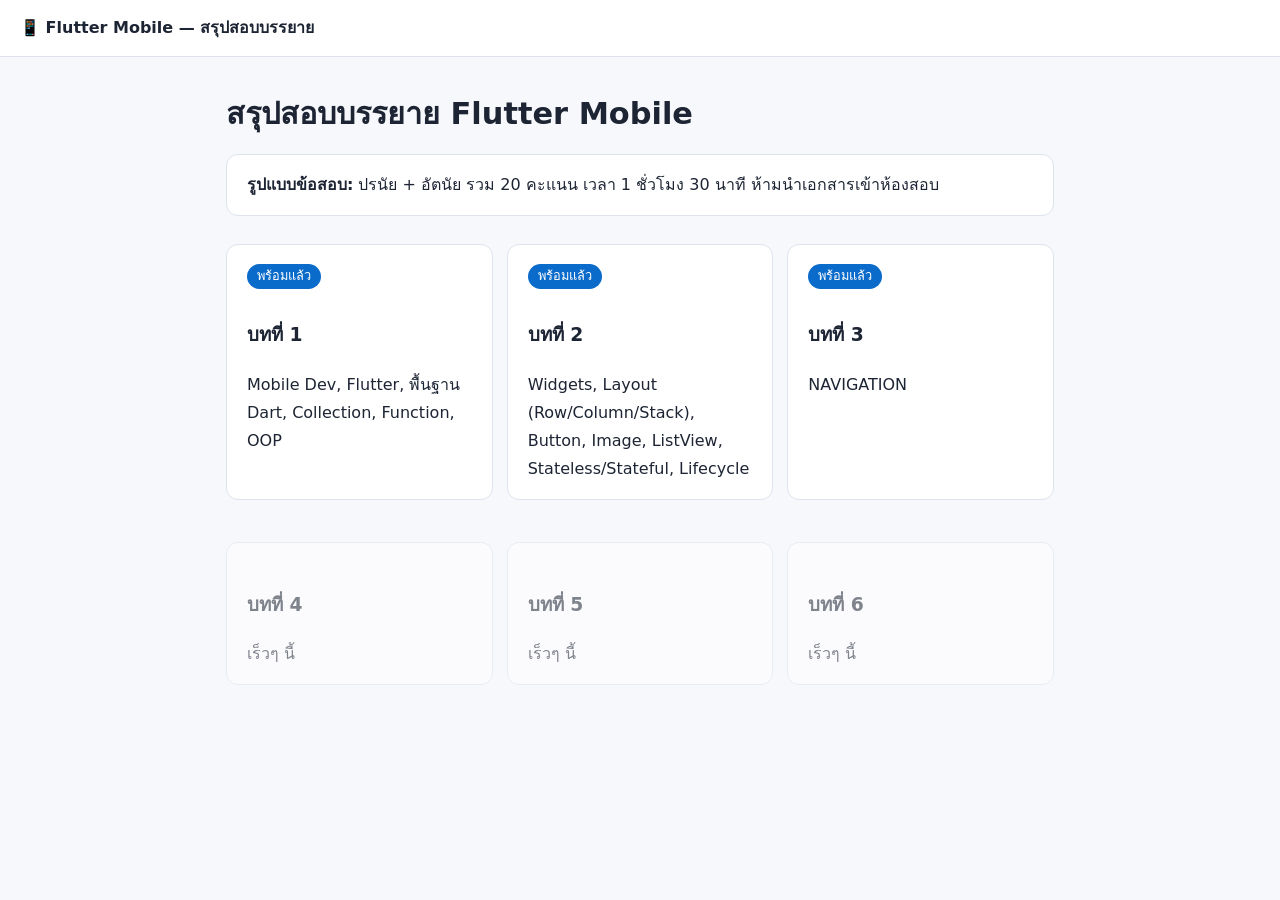
==== index.html @ 17c0d8d5 "Update complete Flutter course content (Chapters 1 to 6)" ====
<!DOCTYPE html>
<html lang="th">
<head>
<meta charset="utf-8">
<meta name="viewport" content="width=device-width, initial-scale=1">
<title>สรุปสอบบรรยาย Flutter Mobile</title>
<link rel="stylesheet" href="style.css">
</head>
<body>
<header class="top"><strong>📱 Flutter Mobile — สรุปสอบบรรยาย</strong></header>
<main>
<h1>สรุปสอบบรรยาย Flutter Mobile</h1>
<div class="card">
<b>รูปแบบข้อสอบ:</b> ปรนัย + อัตนัย รวม 20 คะแนน เวลา 1 ชั่วโมง 30 นาที ห้ามนำเอกสารเข้าห้องสอบ
</div>
<div class="grid">
<a class="card" href="chapter1.html"><span class="chip">พร้อมแล้ว</span><h3>บทที่ 1</h3>Mobile Dev, Flutter, พื้นฐาน Dart, Collection, Function, OOP</a>
<a class="card" href="chapter2.html"><span class="chip">พร้อมแล้ว</span><h3>บทที่ 2</h3>Widgets, Layout (Row/Column/Stack), Button, Image, ListView, Stateless/Stateful, Lifecycle</a>
<a class="card" href="chapter3.html"><span class="chip">พร้อมแล้ว</span><h3>บทที่ 3</h3>NAVIGATION</a>
<div class="card soon"><h3>บทที่ 4</h3>เร็วๆ นี้</div>
<div class="card soon"><h3>บทที่ 5</h3>เร็วๆ นี้</div>
<div class="card soon"><h3>บทที่ 6</h3>เร็วๆ นี้</div>
</div>
</main>
</body>
</html>
---- style.css ----
:root{--bg:#f7f8fb;--card:#fff;--text:#1d2433;--muted:#5b6578;--accent:#0b6bcb;--code:#0f172a;--codet:#e2e8f0;--line:#dde2ec;--warn:#fff6e0;--ok:#e8f7ee}
@media (prefers-color-scheme:dark){:root{--bg:#0e1320;--card:#161d2e;--text:#e6e9f2;--muted:#9aa5bd;--accent:#5aaeff;--code:#080c16;--codet:#dbe4f5;--line:#26304a;--warn:#2b2412;--ok:#12291c}}
*{box-sizing:border-box}
body{margin:0;background:var(--bg);color:var(--text);font:16px/1.75 "Sarabun","Noto Sans Thai",system-ui,sans-serif}
header.top{background:var(--card);border-bottom:1px solid var(--line);padding:14px 20px;position:sticky;top:0;z-index:5;display:flex;gap:16px;align-items:center;flex-wrap:wrap}
header.top a{color:var(--accent);text-decoration:none;font-weight:600}
main{max-width:860px;margin:0 auto;padding:24px 16px 80px}
h1{font-size:1.9rem;margin:.2em 0}h2{margin-top:2.2em;border-bottom:2px solid var(--accent);padding-bottom:.2em}h3{margin-top:1.6em}
.card{background:var(--card);border:1px solid var(--line);border-radius:12px;padding:16px 20px;margin:14px 0}
.tip{background:var(--warn);border-left:4px solid #e0a100;padding:10px 16px;border-radius:8px;margin:14px 0}
.ok{background:var(--ok);border-left:4px solid #2e9e5b;padding:10px 16px;border-radius:8px;margin:14px 0}
pre{background:var(--code);color:var(--codet);padding:14px 16px;border-radius:10px;overflow-x:auto;font:14px/1.6 ui-monospace,Consolas,monospace;margin:12px 0}
code{font-family:ui-monospace,Consolas,monospace;background:rgba(127,127,127,.15);padding:1px 6px;border-radius:5px;font-size:.92em}
pre code{background:none;padding:0}
.k{color:#ff7b9c}.s{color:#9be28a}.c{color:#7c8aa5}.n{color:#ffd479}
table{border-collapse:collapse;width:100%;margin:12px 0;display:block;overflow-x:auto}
th,td{border:1px solid var(--line);padding:8px 12px;text-align:left;vertical-align:top}th{background:rgba(127,127,127,.12)}
.fig{text-align:center;margin:16px 0}.fig svg{max-width:100%;height:auto}.fig figcaption{color:var(--muted);font-size:.9rem}
.grid{display:grid;grid-template-columns:repeat(auto-fill,minmax(240px,1fr));gap:14px}
.grid a.card{text-decoration:none;color:inherit;display:block}.grid a.card:hover{border-color:var(--accent)}
.soon{opacity:.55}
details{background:var(--card);border:1px solid var(--line);border-radius:10px;padding:10px 16px;margin:10px 0}
summary{cursor:pointer;font-weight:600}
nav.toc{display:flex;flex-wrap:wrap;gap:8px;margin:12px 0}nav.toc a{background:var(--card);border:1px solid var(--line);padding:4px 12px;border-radius:99px;color:var(--accent);text-decoration:none;font-size:.9rem}
.chip{display:inline-block;background:var(--accent);color:#fff;border-radius:99px;padding:1px 10px;font-size:.8rem}
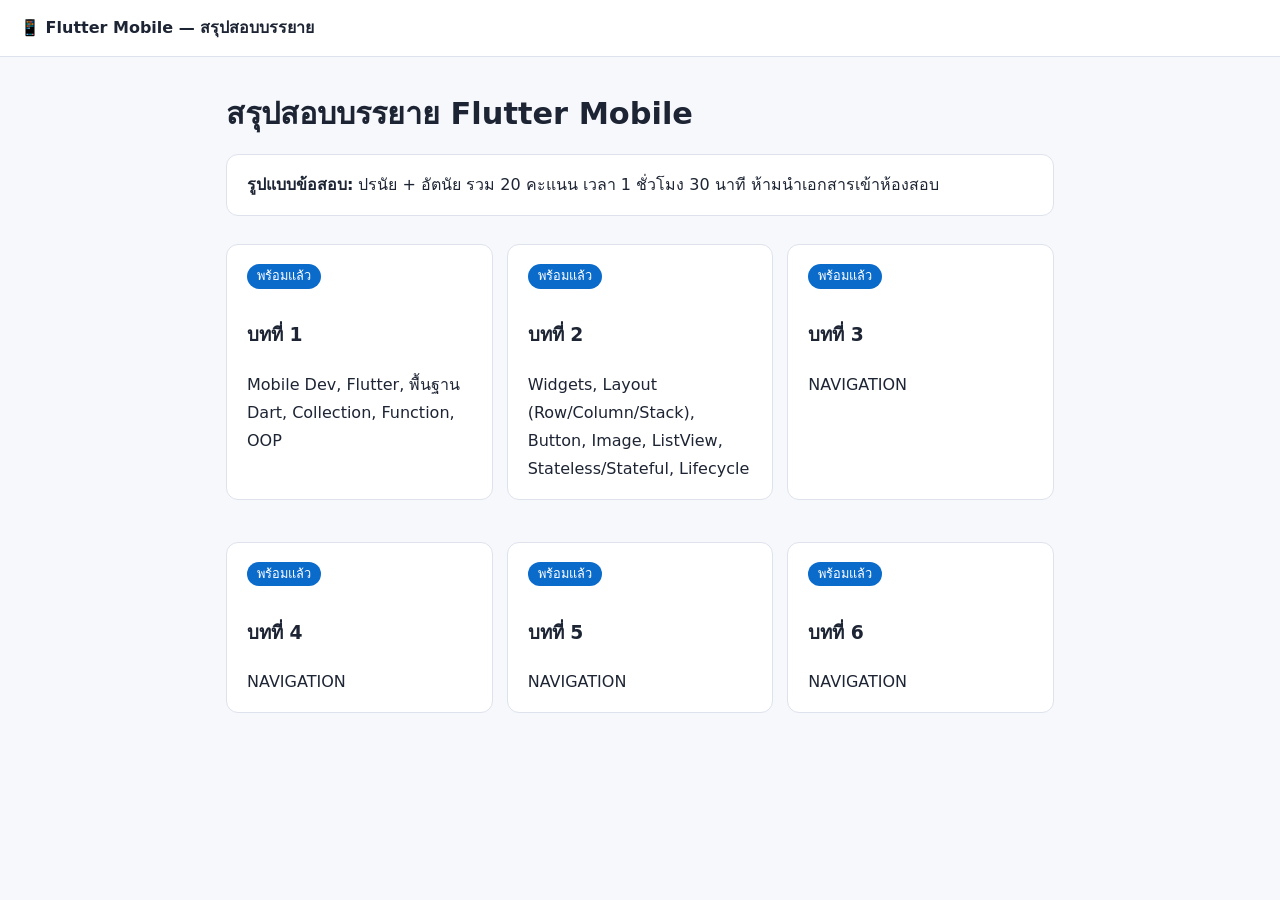
==== commit 0b2b2b4c: "Update complete Flutter course content (Chapters 1 to 6)" ====
--- a/index.html
+++ b/index.html
@@ -17,9 +17,9 @@
 <a class="card" href="chapter1.html"><span class="chip">พร้อมแล้ว</span><h3>บทที่ 1</h3>Mobile Dev, Flutter, พื้นฐาน Dart, Collection, Function, OOP</a>
 <a class="card" href="chapter2.html"><span class="chip">พร้อมแล้ว</span><h3>บทที่ 2</h3>Widgets, Layout (Row/Column/Stack), Button, Image, ListView, Stateless/Stateful, Lifecycle</a>
 <a class="card" href="chapter3.html"><span class="chip">พร้อมแล้ว</span><h3>บทที่ 3</h3>NAVIGATION</a>
-<div class="card soon"><h3>บทที่ 4</h3>เร็วๆ นี้</div>
-<div class="card soon"><h3>บทที่ 5</h3>เร็วๆ นี้</div>
-<div class="card soon"><h3>บทที่ 6</h3>เร็วๆ นี้</div>
+<a class="card" href="chapter4.html"><span class="chip">พร้อมแล้ว</span><h3>บทที่ 4</h3>NAVIGATION</a>
+<a class="card" href="chapter5.html"><span class="chip">พร้อมแล้ว</span><h3>บทที่ 5</h3>NAVIGATION</a>
+<a class="card" href="chapter6.html"><span class="chip">พร้อมแล้ว</span><h3>บทที่ 6</h3>NAVIGATION</a>
 </div>
 </main>
 </body>
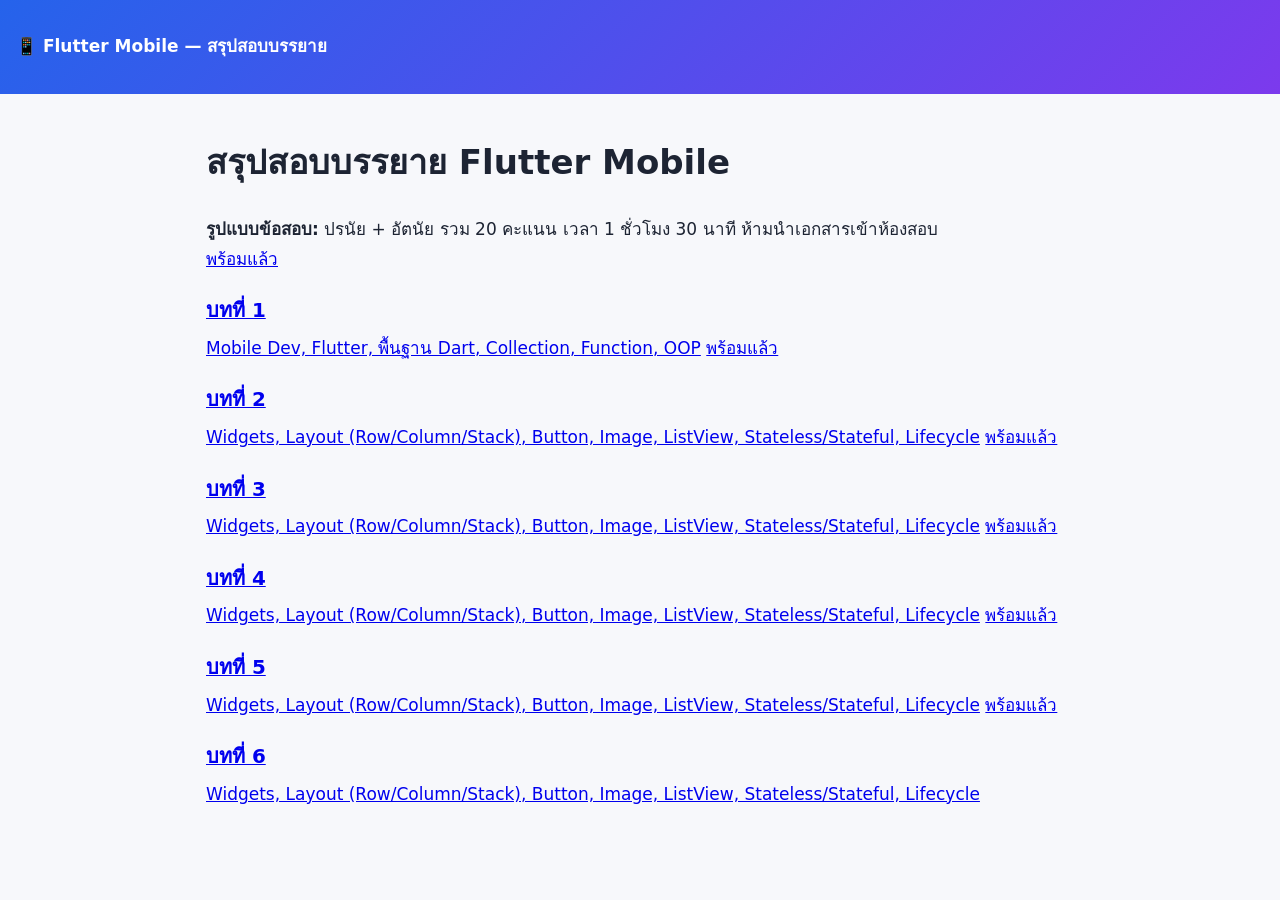
==== commit 6b646f2e: "Add complete summary chapters 1 to 6" ====
--- a/index.html
+++ b/index.html
@@ -16,11 +16,10 @@
 <div class="grid">
 <a class="card" href="chapter1.html"><span class="chip">พร้อมแล้ว</span><h3>บทที่ 1</h3>Mobile Dev, Flutter, พื้นฐาน Dart, Collection, Function, OOP</a>
 <a class="card" href="chapter2.html"><span class="chip">พร้อมแล้ว</span><h3>บทที่ 2</h3>Widgets, Layout (Row/Column/Stack), Button, Image, ListView, Stateless/Stateful, Lifecycle</a>
-<a class="card" href="chapter3.html"><span class="chip">พร้อมแล้ว</span><h3>บทที่ 3</h3>NAVIGATION</a>
-<a class="card" href="chapter4.html"><span class="chip">พร้อมแล้ว</span><h3>บทที่ 4</h3>NAVIGATION</a>
-<a class="card" href="chapter5.html"><span class="chip">พร้อมแล้ว</span><h3>บทที่ 5</h3>NAVIGATION</a>
-<a class="card" href="chapter6.html"><span class="chip">พร้อมแล้ว</span><h3>บทที่ 6</h3>NAVIGATION</a>
-</div>
+<a class="card" href="chapter3.html"><span class="chip">พร้อมแล้ว</span><h3>บทที่ 3</h3>Widgets, Layout (Row/Column/Stack), Button, Image, ListView, Stateless/Stateful, Lifecycle</a>
+<a class="card" href="chapter4.html"><span class="chip">พร้อมแล้ว</span><h3>บทที่ 4</h3>Widgets, Layout (Row/Column/Stack), Button, Image, ListView, Stateless/Stateful, Lifecycle</a>
+<a class="card" href="chapter5.html"><span class="chip">พร้อมแล้ว</span><h3>บทที่ 5</h3>Widgets, Layout (Row/Column/Stack), Button, Image, ListView, Stateless/Stateful, Lifecycle</a>
+<a class="card" href="chapter6.html"><span class="chip">พร้อมแล้ว</span><h3>บทที่ 6</h3>Widgets, Layout (Row/Column/Stack), Button, Image, ListView, Stateless/Stateful, Lifecycle</a></div>
 </main>
 </body>
 </html>
--- a/style.css
+++ b/style.css
@@ -1,25 +1,27 @@
-:root{--bg:#f7f8fb;--card:#fff;--text:#1d2433;--muted:#5b6578;--accent:#0b6bcb;--code:#0f172a;--codet:#e2e8f0;--line:#dde2ec;--warn:#fff6e0;--ok:#e8f7ee}
-@media (prefers-color-scheme:dark){:root{--bg:#0e1320;--card:#161d2e;--text:#e6e9f2;--muted:#9aa5bd;--accent:#5aaeff;--code:#080c16;--codet:#dbe4f5;--line:#26304a;--warn:#2b2412;--ok:#12291c}}
+:root{--bg:#f7f8fb;--card:#fff;--text:#1d2433;--muted:#5b6475;--accent:#2563eb;--code-bg:#0f172a;--code-text:#e2e8f0;--line:#e3e7ef;--ok:#16a34a;--warn:#d97706}
+@media (prefers-color-scheme:dark){:root:not([data-theme="light"]){--bg:#0b1020;--card:#141a2e;--text:#e6e9f2;--muted:#9aa3b8;--accent:#60a5fa;--code-bg:#05080f;--line:#262e48}}
+:root{color-scheme:light dark}
 *{box-sizing:border-box}
-body{margin:0;background:var(--bg);color:var(--text);font:16px/1.75 "Sarabun","Noto Sans Thai",system-ui,sans-serif}
-header.top{background:var(--card);border-bottom:1px solid var(--line);padding:14px 20px;position:sticky;top:0;z-index:5;display:flex;gap:16px;align-items:center;flex-wrap:wrap}
-header.top a{color:var(--accent);text-decoration:none;font-weight:600}
-main{max-width:860px;margin:0 auto;padding:24px 16px 80px}
-h1{font-size:1.9rem;margin:.2em 0}h2{margin-top:2.2em;border-bottom:2px solid var(--accent);padding-bottom:.2em}h3{margin-top:1.6em}
-.card{background:var(--card);border:1px solid var(--line);border-radius:12px;padding:16px 20px;margin:14px 0}
-.tip{background:var(--warn);border-left:4px solid #e0a100;padding:10px 16px;border-radius:8px;margin:14px 0}
-.ok{background:var(--ok);border-left:4px solid #2e9e5b;padding:10px 16px;border-radius:8px;margin:14px 0}
-pre{background:var(--code);color:var(--codet);padding:14px 16px;border-radius:10px;overflow-x:auto;font:14px/1.6 ui-monospace,Consolas,monospace;margin:12px 0}
-code{font-family:ui-monospace,Consolas,monospace;background:rgba(127,127,127,.15);padding:1px 6px;border-radius:5px;font-size:.92em}
-pre code{background:none;padding:0}
-.k{color:#ff7b9c}.s{color:#9be28a}.c{color:#7c8aa5}.n{color:#ffd479}
-table{border-collapse:collapse;width:100%;margin:12px 0;display:block;overflow-x:auto}
-th,td{border:1px solid var(--line);padding:8px 12px;text-align:left;vertical-align:top}th{background:rgba(127,127,127,.12)}
-.fig{text-align:center;margin:16px 0}.fig svg{max-width:100%;height:auto}.fig figcaption{color:var(--muted);font-size:.9rem}
-.grid{display:grid;grid-template-columns:repeat(auto-fill,minmax(240px,1fr));gap:14px}
-.grid a.card{text-decoration:none;color:inherit;display:block}.grid a.card:hover{border-color:var(--accent)}
-.soon{opacity:.55}
-details{background:var(--card);border:1px solid var(--line);border-radius:10px;padding:10px 16px;margin:10px 0}
+body{margin:0;background:var(--bg);color:var(--text);font-family:"Sarabun","Noto Sans Thai",system-ui,sans-serif;line-height:1.75;font-size:17px}
+header{padding:2rem 1rem;background:linear-gradient(135deg,#2563eb,#7c3aed);color:#fff}
+header .wrap,main{max-width:900px;margin:0 auto}
+header h1{margin:.2rem 0;font-size:1.9rem}header p{margin:0;opacity:.9}
+main{padding:1rem}
+nav.toc{background:var(--card);border:1px solid var(--line);border-radius:12px;padding:.8rem 1rem;margin:1rem 0;display:flex;flex-wrap:wrap;gap:.4rem .9rem}
+nav.toc a{color:var(--accent);text-decoration:none;font-size:.95rem}
+section{background:var(--card);border:1px solid var(--line);border-radius:14px;padding:1.2rem 1.4rem;margin:1.2rem 0}
+h2{margin-top:0;color:var(--accent)}h3{margin-bottom:.3rem}
+pre{background:var(--code-bg);color:var(--code-text);padding:1rem;border-radius:10px;overflow-x:auto;font-size:.88rem;line-height:1.55}
+code{font-family:ui-monospace,Menlo,Consolas,monospace}
+p code,li code,td code{background:rgba(127,127,127,.18);padding:.1em .35em;border-radius:5px;font-size:.9em}
+table{border-collapse:collapse;width:100%;display:block;overflow-x:auto}
+th,td{border:1px solid var(--line);padding:.45rem .7rem;text-align:left}
+th{background:rgba(127,127,127,.12)}
+.fig{margin:1rem 0;text-align:center}.fig svg{max-width:100%;height:auto}
+.fig figcaption{color:var(--muted);font-size:.85rem}
+.tip,.warn{border-left:4px solid var(--ok);background:rgba(22,163,74,.1);padding:.6rem .9rem;border-radius:6px;margin:1rem 0}
+.warn{border-color:var(--warn);background:rgba(217,119,6,.12)}
+details{border:1px solid var(--line);border-radius:10px;padding:.6rem .9rem;margin:.6rem 0}
 summary{cursor:pointer;font-weight:600}
-nav.toc{display:flex;flex-wrap:wrap;gap:8px;margin:12px 0}nav.toc a{background:var(--card);border:1px solid var(--line);padding:4px 12px;border-radius:99px;color:var(--accent);text-decoration:none;font-size:.9rem}
-.chip{display:inline-block;background:var(--accent);color:#fff;border-radius:99px;padding:1px 10px;font-size:.8rem}
+footer{text-align:center;color:var(--muted);padding:2rem 1rem}
+footer a{color:var(--accent)}
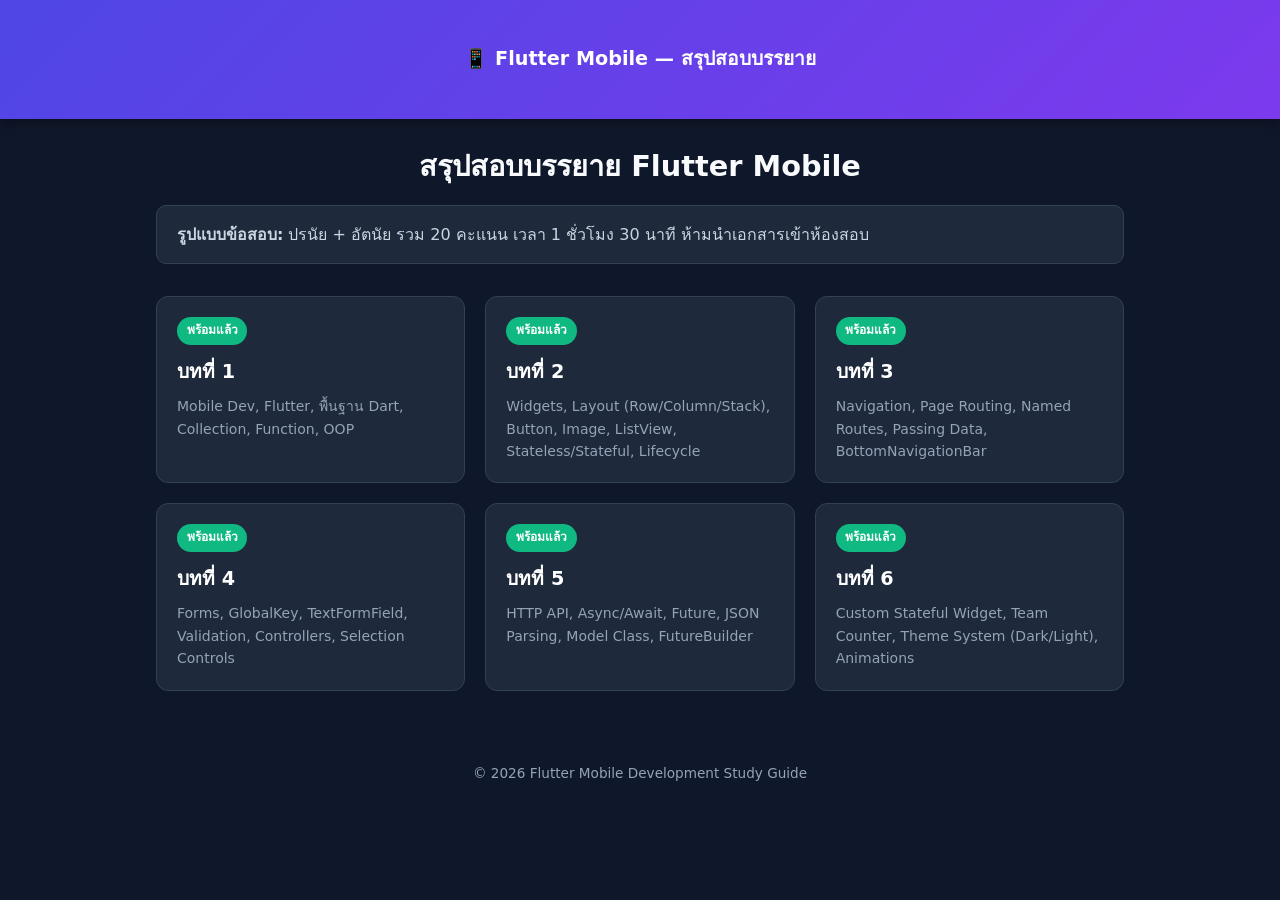
==== commit 610ad962: "Fix index.html structure and matching styles" ====
--- a/index.html
+++ b/index.html
@@ -1,25 +1,65 @@
 <!DOCTYPE html>
 <html lang="th">
 <head>
-<meta charset="utf-8">
-<meta name="viewport" content="width=device-width, initial-scale=1">
-<title>สรุปสอบบรรยาย Flutter Mobile</title>
-<link rel="stylesheet" href="style.css">
+  <meta charset="utf-8">
+  <meta name="viewport" content="width=device-width, initial-scale=1">
+  <title>สรุปสอบบรรยาย Flutter Mobile</title>
+  <link rel="stylesheet" href="style.css">
 </head>
 <body>
-<header class="top"><strong>📱 Flutter Mobile — สรุปสอบบรรยาย</strong></header>
-<main>
-<h1>สรุปสอบบรรยาย Flutter Mobile</h1>
-<div class="card">
-<b>รูปแบบข้อสอบ:</b> ปรนัย + อัตนัย รวม 20 คะแนน เวลา 1 ชั่วโมง 30 นาที ห้ามนำเอกสารเข้าห้องสอบ
-</div>
-<div class="grid">
-<a class="card" href="chapter1.html"><span class="chip">พร้อมแล้ว</span><h3>บทที่ 1</h3>Mobile Dev, Flutter, พื้นฐาน Dart, Collection, Function, OOP</a>
-<a class="card" href="chapter2.html"><span class="chip">พร้อมแล้ว</span><h3>บทที่ 2</h3>Widgets, Layout (Row/Column/Stack), Button, Image, ListView, Stateless/Stateful, Lifecycle</a>
-<a class="card" href="chapter3.html"><span class="chip">พร้อมแล้ว</span><h3>บทที่ 3</h3>Widgets, Layout (Row/Column/Stack), Button, Image, ListView, Stateless/Stateful, Lifecycle</a>
-<a class="card" href="chapter4.html"><span class="chip">พร้อมแล้ว</span><h3>บทที่ 4</h3>Widgets, Layout (Row/Column/Stack), Button, Image, ListView, Stateless/Stateful, Lifecycle</a>
-<a class="card" href="chapter5.html"><span class="chip">พร้อมแล้ว</span><h3>บทที่ 5</h3>Widgets, Layout (Row/Column/Stack), Button, Image, ListView, Stateless/Stateful, Lifecycle</a>
-<a class="card" href="chapter6.html"><span class="chip">พร้อมแล้ว</span><h3>บทที่ 6</h3>Widgets, Layout (Row/Column/Stack), Button, Image, ListView, Stateless/Stateful, Lifecycle</a></div>
-</main>
+  <header class="top">
+    <div class="container">
+      <strong>📱 Flutter Mobile — สรุปสอบบรรยาย</strong>
+    </div>
+  </header>
+
+  <main class="container">
+    <h1>สรุปสอบบรรยาย Flutter Mobile</h1>
+    <div class="info-card">
+      <b>รูปแบบข้อสอบ:</b> ปรนัย + อัตนัย รวม 20 คะแนน เวลา 1 ชั่วโมง 30 นาที ห้ามนำเอกสารเข้าห้องสอบ
+    </div>
+
+    <div class="grid">
+      <a class="card" href="chapter1.html">
+        <span class="chip">พร้อมแล้ว</span>
+        <h3>บทที่ 1</h3>
+        <p>Mobile Dev, Flutter, พื้นฐาน Dart, Collection, Function, OOP</p>
+      </a>
+
+      <a class="card" href="chapter2.html">
+        <span class="chip">พร้อมแล้ว</span>
+        <h3>บทที่ 2</h3>
+        <p>Widgets, Layout (Row/Column/Stack), Button, Image, ListView, Stateless/Stateful, Lifecycle</p>
+      </a>
+
+      <a class="card" href="chapter3.html">
+        <span class="chip">พร้อมแล้ว</span>
+        <h3>บทที่ 3</h3>
+        <p>Navigation, Page Routing, Named Routes, Passing Data, BottomNavigationBar</p>
+      </a>
+
+      <a class="card" href="chapter4.html">
+        <span class="chip">พร้อมแล้ว</span>
+        <h3>บทที่ 4</h3>
+        <p>Forms, GlobalKey, TextFormField, Validation, Controllers, Selection Controls</p>
+      </a>
+
+      <a class="card" href="chapter5.html">
+        <span class="chip">พร้อมแล้ว</span>
+        <h3>บทที่ 5</h3>
+        <p>HTTP API, Async/Await, Future, JSON Parsing, Model Class, FutureBuilder</p>
+      </a>
+
+      <a class="card" href="chapter6.html">
+        <span class="chip">พร้อมแล้ว</span>
+        <h3>บทที่ 6</h3>
+        <p>Custom Stateful Widget, Team Counter, Theme System (Dark/Light), Animations</p>
+      </a>
+    </div>
+  </main>
+
+  <footer>
+    <p>© 2026 Flutter Mobile Development Study Guide</p>
+  </footer>
 </body>
-</html>
+</html>
--- a/style.css
+++ b/style.css
@@ -1,27 +1,106 @@
-:root{--bg:#f7f8fb;--card:#fff;--text:#1d2433;--muted:#5b6475;--accent:#2563eb;--code-bg:#0f172a;--code-text:#e2e8f0;--line:#e3e7ef;--ok:#16a34a;--warn:#d97706}
-@media (prefers-color-scheme:dark){:root:not([data-theme="light"]){--bg:#0b1020;--card:#141a2e;--text:#e6e9f2;--muted:#9aa3b8;--accent:#60a5fa;--code-bg:#05080f;--line:#262e48}}
-:root{color-scheme:light dark}
-*{box-sizing:border-box}
-body{margin:0;background:var(--bg);color:var(--text);font-family:"Sarabun","Noto Sans Thai",system-ui,sans-serif;line-height:1.75;font-size:17px}
-header{padding:2rem 1rem;background:linear-gradient(135deg,#2563eb,#7c3aed);color:#fff}
-header .wrap,main{max-width:900px;margin:0 auto}
-header h1{margin:.2rem 0;font-size:1.9rem}header p{margin:0;opacity:.9}
-main{padding:1rem}
-nav.toc{background:var(--card);border:1px solid var(--line);border-radius:12px;padding:.8rem 1rem;margin:1rem 0;display:flex;flex-wrap:wrap;gap:.4rem .9rem}
-nav.toc a{color:var(--accent);text-decoration:none;font-size:.95rem}
-section{background:var(--card);border:1px solid var(--line);border-radius:14px;padding:1.2rem 1.4rem;margin:1.2rem 0}
-h2{margin-top:0;color:var(--accent)}h3{margin-bottom:.3rem}
-pre{background:var(--code-bg);color:var(--code-text);padding:1rem;border-radius:10px;overflow-x:auto;font-size:.88rem;line-height:1.55}
-code{font-family:ui-monospace,Menlo,Consolas,monospace}
-p code,li code,td code{background:rgba(127,127,127,.18);padding:.1em .35em;border-radius:5px;font-size:.9em}
-table{border-collapse:collapse;width:100%;display:block;overflow-x:auto}
-th,td{border:1px solid var(--line);padding:.45rem .7rem;text-align:left}
-th{background:rgba(127,127,127,.12)}
-.fig{margin:1rem 0;text-align:center}.fig svg{max-width:100%;height:auto}
-.fig figcaption{color:var(--muted);font-size:.85rem}
-.tip,.warn{border-left:4px solid var(--ok);background:rgba(22,163,74,.1);padding:.6rem .9rem;border-radius:6px;margin:1rem 0}
-.warn{border-color:var(--warn);background:rgba(217,119,6,.12)}
-details{border:1px solid var(--line);border-radius:10px;padding:.6rem .9rem;margin:.6rem 0}
-summary{cursor:pointer;font-weight:600}
-footer{text-align:center;color:var(--muted);padding:2rem 1rem}
-footer a{color:var(--accent)}
+:root {
+  --primary: #6366f1;
+  --bg-color: #0f172a;
+  --card-bg: #1e293b;
+  --text-main: #f8fafc;
+  --text-sub: #94a3b8;
+  --border: #334155;
+  --chip-bg: #10b981;
+}
+
+* {
+  box-sizing: border-box;
+  margin: 0;
+  padding: 0;
+}
+
+body {
+  font-family: system-ui, -apple-system, sans-serif;
+  background-color: var(--bg-color);
+  color: var(--text-main);
+  line-height: 1.6;
+  padding-bottom: 2rem;
+}
+
+header.top {
+  background: linear-gradient(135deg, #4f46e5, #7c3aed);
+  color: white;
+  padding: 1.25rem 1rem;
+  text-align: center;
+  box-shadow: 0 4px 10px rgba(0, 0, 0, 0.3);
+  font-size: 1.2rem;
+}
+
+.container {
+  max-width: 1000px;
+  margin: 0 auto;
+  padding: 1.5rem 1rem;
+}
+
+h1 {
+  font-size: 1.8rem;
+  margin-bottom: 1rem;
+  text-align: center;
+}
+
+.info-card {
+  background-color: var(--card-bg);
+  border: 1px solid var(--border);
+  border-radius: 10px;
+  padding: 1rem 1.25rem;
+  margin-bottom: 2rem;
+  color: #cbd5e1;
+}
+
+.grid {
+  display: grid;
+  grid-template-columns: repeat(auto-fit, minmax(280px, 1fr));
+  gap: 1.25rem;
+}
+
+a.card {
+  background-color: var(--card-bg);
+  border: 1px solid var(--border);
+  border-radius: 12px;
+  padding: 1.25rem;
+  text-decoration: none;
+  color: var(--text-main);
+  display: flex;
+  flex-direction: column;
+  transition: transform 0.2s, box-shadow 0.2s, border-color 0.2s;
+}
+
+a.card:hover {
+  transform: translateY(-4px);
+  box-shadow: 0 8px 20px rgba(0, 0, 0, 0.4);
+  border-color: var(--primary);
+}
+
+.chip {
+  align-self: flex-start;
+  background-color: var(--chip-bg);
+  color: #ffffff;
+  font-size: 0.75rem;
+  font-weight: bold;
+  padding: 0.25rem 0.6rem;
+  border-radius: 20px;
+  margin-bottom: 0.75rem;
+}
+
+a.card h3 {
+  font-size: 1.2rem;
+  color: #ffffff;
+  margin-bottom: 0.5rem;
+}
+
+a.card p {
+  color: var(--text-sub);
+  font-size: 0.875rem;
+}
+
+footer {
+  text-align: center;
+  margin-top: 3rem;
+  color: var(--text-sub);
+  font-size: 0.85rem;
+}
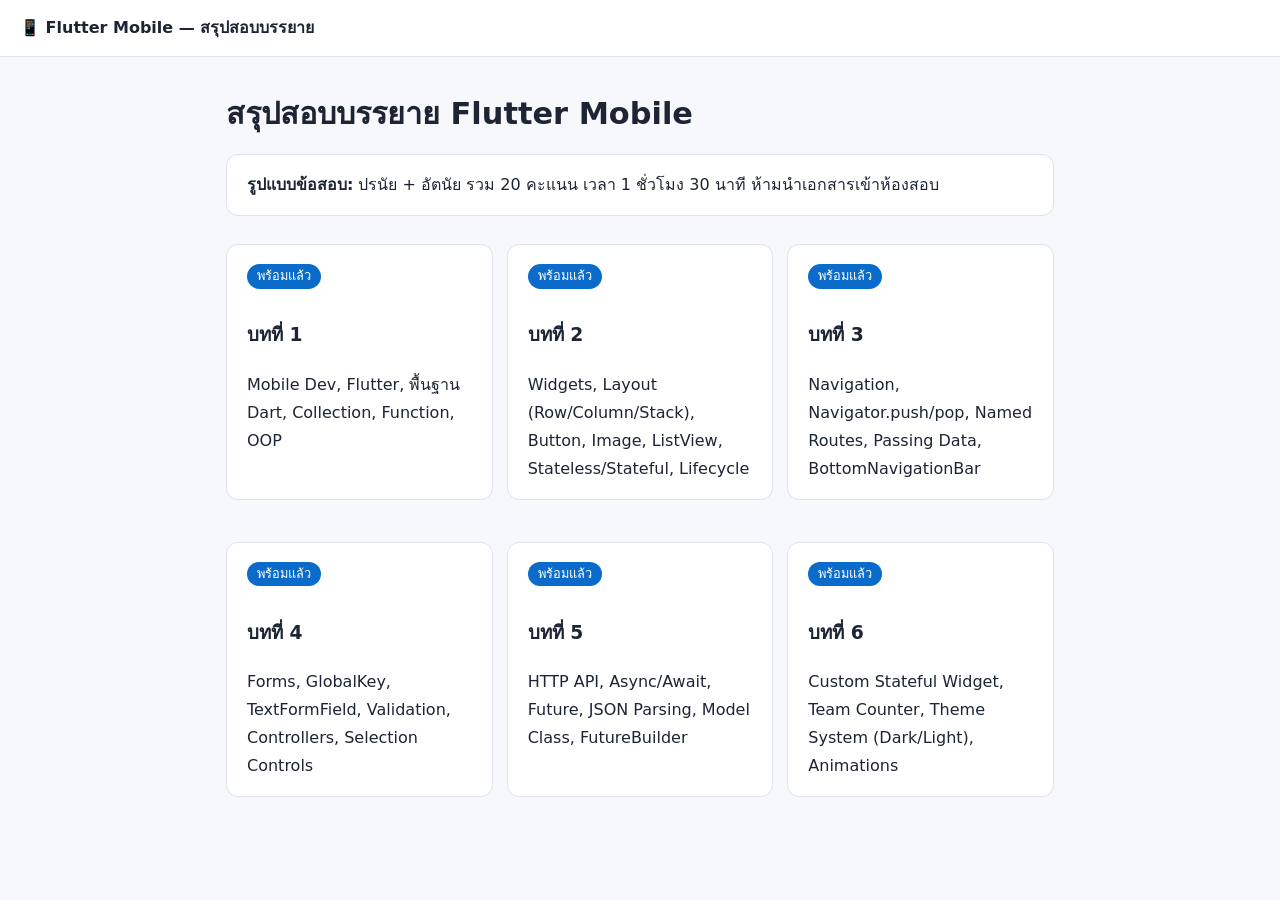
==== commit a52dfab7: "Restore original styles and fix index content" ====
--- a/index.html
+++ b/index.html
@@ -1,65 +1,26 @@
 <!DOCTYPE html>
 <html lang="th">
 <head>
-  <meta charset="utf-8">
-  <meta name="viewport" content="width=device-width, initial-scale=1">
-  <title>สรุปสอบบรรยาย Flutter Mobile</title>
-  <link rel="stylesheet" href="style.css">
+<meta charset="utf-8">
+<meta name="viewport" content="width=device-width, initial-scale=1">
+<title>สรุปสอบบรรยาย Flutter Mobile</title>
+<link rel="stylesheet" href="style.css">
 </head>
 <body>
-  <header class="top">
-    <div class="container">
-      <strong>📱 Flutter Mobile — สรุปสอบบรรยาย</strong>
-    </div>
-  </header>
-
-  <main class="container">
-    <h1>สรุปสอบบรรยาย Flutter Mobile</h1>
-    <div class="info-card">
-      <b>รูปแบบข้อสอบ:</b> ปรนัย + อัตนัย รวม 20 คะแนน เวลา 1 ชั่วโมง 30 นาที ห้ามนำเอกสารเข้าห้องสอบ
-    </div>
-
-    <div class="grid">
-      <a class="card" href="chapter1.html">
-        <span class="chip">พร้อมแล้ว</span>
-        <h3>บทที่ 1</h3>
-        <p>Mobile Dev, Flutter, พื้นฐาน Dart, Collection, Function, OOP</p>
-      </a>
-
-      <a class="card" href="chapter2.html">
-        <span class="chip">พร้อมแล้ว</span>
-        <h3>บทที่ 2</h3>
-        <p>Widgets, Layout (Row/Column/Stack), Button, Image, ListView, Stateless/Stateful, Lifecycle</p>
-      </a>
-
-      <a class="card" href="chapter3.html">
-        <span class="chip">พร้อมแล้ว</span>
-        <h3>บทที่ 3</h3>
-        <p>Navigation, Page Routing, Named Routes, Passing Data, BottomNavigationBar</p>
-      </a>
-
-      <a class="card" href="chapter4.html">
-        <span class="chip">พร้อมแล้ว</span>
-        <h3>บทที่ 4</h3>
-        <p>Forms, GlobalKey, TextFormField, Validation, Controllers, Selection Controls</p>
-      </a>
-
-      <a class="card" href="chapter5.html">
-        <span class="chip">พร้อมแล้ว</span>
-        <h3>บทที่ 5</h3>
-        <p>HTTP API, Async/Await, Future, JSON Parsing, Model Class, FutureBuilder</p>
-      </a>
-
-      <a class="card" href="chapter6.html">
-        <span class="chip">พร้อมแล้ว</span>
-        <h3>บทที่ 6</h3>
-        <p>Custom Stateful Widget, Team Counter, Theme System (Dark/Light), Animations</p>
-      </a>
-    </div>
-  </main>
-
-  <footer>
-    <p>© 2026 Flutter Mobile Development Study Guide</p>
-  </footer>
+<header class="top"><strong>📱 Flutter Mobile — สรุปสอบบรรยาย</strong></header>
+<main>
+<h1>สรุปสอบบรรยาย Flutter Mobile</h1>
+<div class="card">
+<b>รูปแบบข้อสอบ:</b> ปรนัย + อัตนัย รวม 20 คะแนน เวลา 1 ชั่วโมง 30 นาที ห้ามนำเอกสารเข้าห้องสอบ
+</div>
+<div class="grid">
+<a class="card" href="chapter1.html"><span class="chip">พร้อมแล้ว</span><h3>บทที่ 1</h3>Mobile Dev, Flutter, พื้นฐาน Dart, Collection, Function, OOP</a>
+<a class="card" href="chapter2.html"><span class="chip">พร้อมแล้ว</span><h3>บทที่ 2</h3>Widgets, Layout (Row/Column/Stack), Button, Image, ListView, Stateless/Stateful, Lifecycle</a>
+<a class="card" href="chapter3.html"><span class="chip">พร้อมแล้ว</span><h3>บทที่ 3</h3>Navigation, Navigator.push/pop, Named Routes, Passing Data, BottomNavigationBar</a>
+<a class="card" href="chapter4.html"><span class="chip">พร้อมแล้ว</span><h3>บทที่ 4</h3>Forms, GlobalKey, TextFormField, Validation, Controllers, Selection Controls</a>
+<a class="card" href="chapter5.html"><span class="chip">พร้อมแล้ว</span><h3>บทที่ 5</h3>HTTP API, Async/Await, Future, JSON Parsing, Model Class, FutureBuilder</a>
+<a class="card" href="chapter6.html"><span class="chip">พร้อมแล้ว</span><h3>บทที่ 6</h3>Custom Stateful Widget, Team Counter, Theme System (Dark/Light), Animations</a>
+</div>
+</main>
 </body>
 </html>
--- a/style.css
+++ b/style.css
@@ -1,106 +1,25 @@
-:root {
-  --primary: #6366f1;
-  --bg-color: #0f172a;
-  --card-bg: #1e293b;
-  --text-main: #f8fafc;
-  --text-sub: #94a3b8;
-  --border: #334155;
-  --chip-bg: #10b981;
-}
-
-* {
-  box-sizing: border-box;
-  margin: 0;
-  padding: 0;
-}
-
-body {
-  font-family: system-ui, -apple-system, sans-serif;
-  background-color: var(--bg-color);
-  color: var(--text-main);
-  line-height: 1.6;
-  padding-bottom: 2rem;
-}
-
-header.top {
-  background: linear-gradient(135deg, #4f46e5, #7c3aed);
-  color: white;
-  padding: 1.25rem 1rem;
-  text-align: center;
-  box-shadow: 0 4px 10px rgba(0, 0, 0, 0.3);
-  font-size: 1.2rem;
-}
-
-.container {
-  max-width: 1000px;
-  margin: 0 auto;
-  padding: 1.5rem 1rem;
-}
-
-h1 {
-  font-size: 1.8rem;
-  margin-bottom: 1rem;
-  text-align: center;
-}
-
-.info-card {
-  background-color: var(--card-bg);
-  border: 1px solid var(--border);
-  border-radius: 10px;
-  padding: 1rem 1.25rem;
-  margin-bottom: 2rem;
-  color: #cbd5e1;
-}
-
-.grid {
-  display: grid;
-  grid-template-columns: repeat(auto-fit, minmax(280px, 1fr));
-  gap: 1.25rem;
-}
-
-a.card {
-  background-color: var(--card-bg);
-  border: 1px solid var(--border);
-  border-radius: 12px;
-  padding: 1.25rem;
-  text-decoration: none;
-  color: var(--text-main);
-  display: flex;
-  flex-direction: column;
-  transition: transform 0.2s, box-shadow 0.2s, border-color 0.2s;
-}
-
-a.card:hover {
-  transform: translateY(-4px);
-  box-shadow: 0 8px 20px rgba(0, 0, 0, 0.4);
-  border-color: var(--primary);
-}
-
-.chip {
-  align-self: flex-start;
-  background-color: var(--chip-bg);
-  color: #ffffff;
-  font-size: 0.75rem;
-  font-weight: bold;
-  padding: 0.25rem 0.6rem;
-  border-radius: 20px;
-  margin-bottom: 0.75rem;
-}
-
-a.card h3 {
-  font-size: 1.2rem;
-  color: #ffffff;
-  margin-bottom: 0.5rem;
-}
-
-a.card p {
-  color: var(--text-sub);
-  font-size: 0.875rem;
-}
-
-footer {
-  text-align: center;
-  margin-top: 3rem;
-  color: var(--text-sub);
-  font-size: 0.85rem;
-}+:root{--bg:#f7f8fb;--card:#fff;--text:#1d2433;--muted:#5b6578;--accent:#0b6bcb;--code:#0f172a;--codet:#e2e8f0;--line:#dde2ec;--warn:#fff6e0;--ok:#e8f7ee}
+@media (prefers-color-scheme:dark){:root{--bg:#0e1320;--card:#161d2e;--text:#e6e9f2;--muted:#9aa5bd;--accent:#5aaeff;--code:#080c16;--codet:#dbe4f5;--line:#26304a;--warn:#2b2412;--ok:#12291c}}
+*{box-sizing:border-box}
+body{margin:0;background:var(--bg);color:var(--text);font:16px/1.75 "Sarabun","Noto Sans Thai",system-ui,sans-serif}
+header.top{background:var(--card);border-bottom:1px solid var(--line);padding:14px 20px;position:sticky;top:0;z-index:5;display:flex;gap:16px;align-items:center;flex-wrap:wrap}
+header.top a{color:var(--accent);text-decoration:none;font-weight:600}
+main{max-width:860px;margin:0 auto;padding:24px 16px 80px}
+h1{font-size:1.9rem;margin:.2em 0}h2{margin-top:2.2em;border-bottom:2px solid var(--accent);padding-bottom:.2em}h3{margin-top:1.6em}
+.card{background:var(--card);border:1px solid var(--line);border-radius:12px;padding:16px 20px;margin:14px 0}
+.tip{background:var(--warn);border-left:4px solid #e0a100;padding:10px 16px;border-radius:8px;margin:14px 0}
+.ok{background:var(--ok);border-left:4px solid #2e9e5b;padding:10px 16px;border-radius:8px;margin:14px 0}
+pre{background:var(--code);color:var(--codet);padding:14px 16px;border-radius:10px;overflow-x:auto;font:14px/1.6 ui-monospace,Consolas,monospace;margin:12px 0}
+code{font-family:ui-monospace,Consolas,monospace;background:rgba(127,127,127,.15);padding:1px 6px;border-radius:5px;font-size:.92em}
+pre code{background:none;padding:0}
+.k{color:#ff7b9c}.s{color:#9be28a}.c{color:#7c8aa5}.n{color:#ffd479}
+table{border-collapse:collapse;width:100%;margin:12px 0;display:block;overflow-x:auto}
+th,td{border:1px solid var(--line);padding:8px 12px;text-align:left;vertical-align:top}th{background:rgba(127,127,127,.12)}
+.fig{text-align:center;margin:16px 0}.fig svg{max-width:100%;height:auto}.fig figcaption{color:var(--muted);font-size:.9rem}
+.grid{display:grid;grid-template-columns:repeat(auto-fill,minmax(240px,1fr));gap:14px}
+.grid a.card{text-decoration:none;color:inherit;display:block}.grid a.card:hover{border-color:var(--accent)}
+.soon{opacity:.55}
+details{background:var(--card);border:1px solid var(--line);border-radius:10px;padding:10px 16px;margin:10px 0}
+summary{cursor:pointer;font-weight:600}
+nav.toc{display:flex;flex-wrap:wrap;gap:8px;margin:12px 0}nav.toc a{background:var(--card);border:1px solid var(--line);padding:4px 12px;border-radius:99px;color:var(--accent);text-decoration:none;font-size:.9rem}
+.chip{display:inline-block;background:var(--accent);color:#fff;border-radius:99px;padding:1px 10px;font-size:.8rem}
